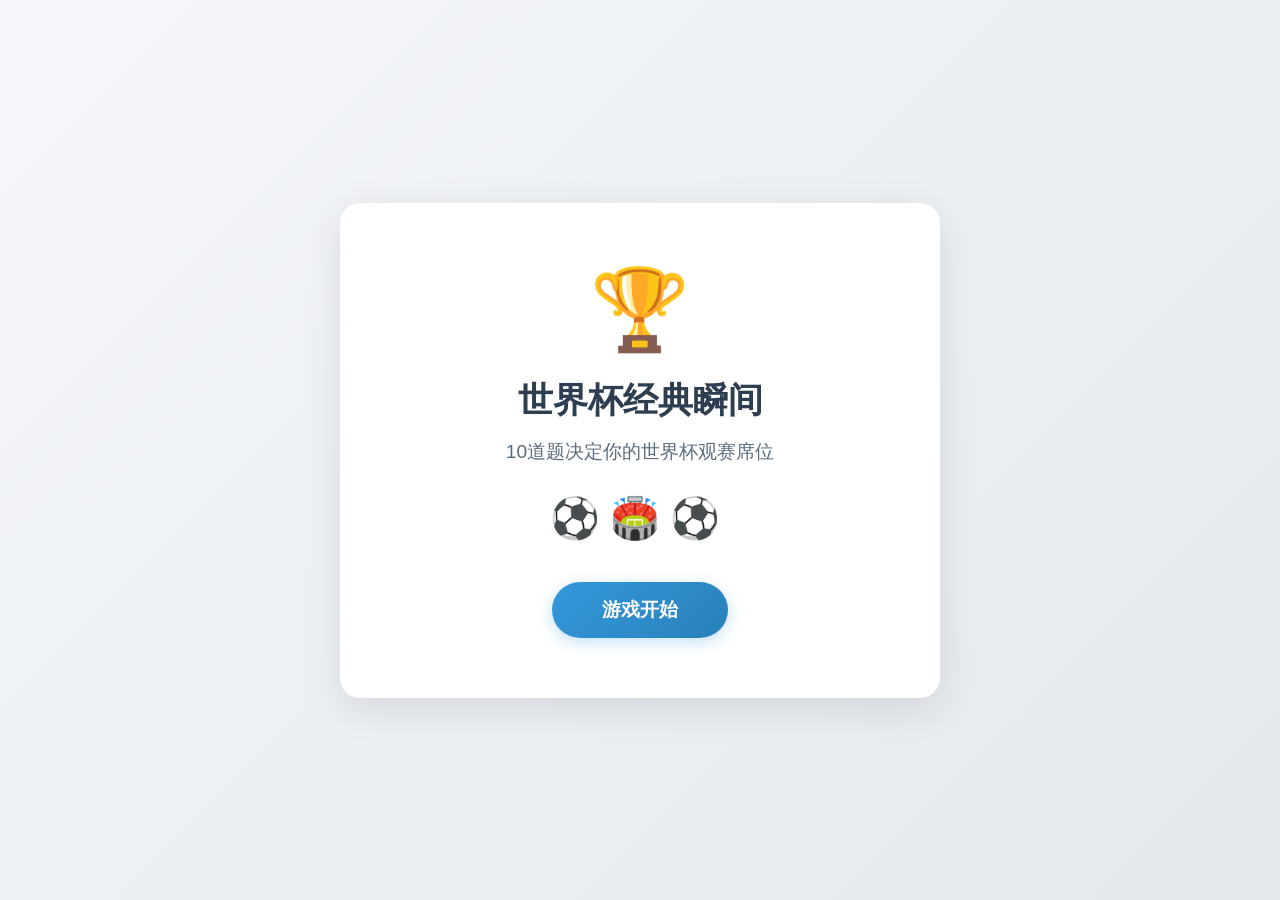
==== index.html @ c1cdb0f3 "Add files via upload" ====
<!DOCTYPE html>
<html lang="zh-CN">
<head>
    <meta charset="UTF-8">
    <meta name="viewport" content="width=device-width, initial-scale=1.0">
    <title>世界杯经典瞬间 - 答题挑战</title>
    <link rel="stylesheet" href="style.css">
</head>
<body>
    <!-- 游戏容器：包含所有游戏界面 -->
    <div class="game-container">
        <!-- 开始界面：显示游戏标题和开始按钮 -->
        <div id="start-screen" class="screen active">
            <div class="trophy-icon">🏆</div>
            <h1>世界杯经典瞬间</h1>
            <p class="subtitle">10道题决定你的世界杯观赛席位</p>
            <div class="stadium-preview">⚽🏟️⚽</div>
            <button id="start-btn" class="primary-btn">游戏开始</button>
        </div>

        <!-- 答题界面：显示题目、图片和选项 -->
        <div id="quiz-screen" class="screen">
            <!-- 进度条：显示当前答题进度 -->
            <div class="progress-bar">
                <div class="progress-fill" id="progress-fill"></div>
            </div>
            <!-- 题目计数器：显示当前题目和总题数 -->
            <div class="question-counter">
                <span id="current-question">1</span> / <span id="total-questions">10</span>
            </div>
            <!-- 答题内容区域 -->
            <div class="quiz-content">
                <!-- 图片容器：显示题目配图 -->
                <div class="image-container" id="image-container">
                    <img id="question-image" src="" alt="世界杯经典瞬间">
                </div>
                <!-- 题目文本：显示问题内容 -->
                <h2 id="question-text" class="question-text"></h2>
                <!-- 选项容器：动态生成选项按钮 -->
                <div id="options-container" class="options-container"></div>
            </div>
        </div>

        <!-- 结果界面：显示评测结果和评级 -->
        <div id="result-screen" class="screen">
            <!-- 结果图标：显示评级对应的图标 -->
            <div class="result-icon" id="result-icon">🏟️</div>
            <h1 id="result-title">评测结果</h1>
            <!-- 统计信息：显示正确题数和正确率 -->
            <div class="result-stats">
                <div class="stat-item">
                    <span class="stat-label">正确题数</span>
                    <span class="stat-value" id="correct-count">0</span>
                </div>
                <div class="stat-item">
                    <span class="stat-label">正确率</span>
                    <span class="stat-value" id="final-accuracy">0%</span>
                </div>
            </div>
            <!-- 评级显示：显示用户的观赛席位评级 -->
            <div class="result-rank">
                <span class="rank-label">你的评级</span>
                <span class="rank-value" id="rank-value">普通观众席</span>
            </div>
            <!-- 结果描述：显示评级对应的描述文字 -->
            <p id="result-description" class="result-description"></p>
            <!-- 隐藏成就显示区域 -->
            <div id="achievement-container" class="achievement-container" style="display: none;">
            </div>
            <!-- 操作按钮 -->
            <div class="result-buttons">
                <button id="restart-btn" class="primary-btn">再玩一次</button>
                <button id="create-question-btn" class="secondary-btn">创建问题</button>
            </div>
        </div>

        <!-- 创建问题界面：允许用户创建自己的问题 -->
        <div id="create-question-screen" class="screen">
            <h1>创建问题</h1>
            <p class="subtitle">分享你的世界杯回忆，创建新的问题</p>
            
            <!-- 问题类型选择 -->
            <div class="create-section">
                <h3>选择问题类型</h3>
                <div class="type-selector">
                    <label>
                        <input type="radio" name="question-type" value="text" checked>
                        <span>文字选择题</span>
                    </label>
                    <label>
                        <input type="radio" name="question-type" value="image">
                        <span>图片选择题</span>
                    </label>
                </div>
            </div>
            
            <!-- 文字选择题表单 -->
            <div id="text-question-form" class="create-section">
                <h3>文字选择题</h3>
                <div class="form-group">
                    <label>问题</label>
                    <input type="text" id="text-question" placeholder="请输入问题..." required>
                </div>
                <div class="form-group">
                    <label>问题配图</label>
                    <input type="file" id="text-question-image" accept="image/*">
                    <label class="checkbox-label">
                        <input type="checkbox" id="no-image"> 无配图
                    </label>
                </div>
                <div class="form-group">
                    <label>选项</label>
                    <div id="text-options-container">
                        <div class="option-input">
                            <input type="text" class="option-text" placeholder="选项 1" required>
                            <button type="button" class="remove-option">×</button>
                        </div>
                        <div class="option-input">
                            <input type="text" class="option-text" placeholder="选项 2" required>
                            <button type="button" class="remove-option">×</button>
                        </div>
                    </div>
                    <button type="button" id="add-text-option" class="add-option-btn">+ 添加选项</button>
                </div>
                <div class="form-group">
                    <label>正确答案</label>
                    <div id="text-correct-answers" class="correct-answers-container">
                        <!-- 动态生成复选框 -->
                    </div>
                </div>
            </div>
            
            <!-- 图片选择题表单 -->
            <div id="image-question-form" class="create-section" style="display: none;">
                <h3>图片选择题</h3>
                <div class="form-group">
                    <label>问题</label>
                    <input type="text" id="image-question" placeholder="请输入问题..." required>
                </div>
                <div class="form-group">
                    <label>图片选项</label>
                    <div id="image-options-container">
                        <div class="option-input">
                            <input type="file" class="option-image" accept="image/*" required>
                            <button type="button" class="remove-option">×</button>
                        </div>
                        <div class="option-input">
                            <input type="file" class="option-image" accept="image/*" required>
                            <button type="button" class="remove-option">×</button>
                        </div>
                    </div>
                    <button type="button" id="add-image-option" class="add-option-btn">+ 添加选项</button>
                </div>
                <div class="form-group">
                    <label>正确答案</label>
                    <div id="image-correct-answers" class="correct-answers-container">
                        <!-- 动态生成复选框 -->
                    </div>
                </div>
            </div>
            
            <!-- 操作按钮 -->
            <div class="create-buttons">
                <button id="cancel-create" class="secondary-btn">取消</button>
                <button id="save-question" class="primary-btn">保存问题</button>
            </div>
        </div>
    </div>
    <!-- 引入JavaScript文件 -->
    <script src="questions_data.js"></script>
    <script src="script.js"></script>
</body>
</html>
---- style.css ----
/* 全局样式重置 */
* {
    margin: 0;
    padding: 0;
    box-sizing: border-box;
}

/* 页面基础样式 */
body {
    font-family: -apple-system, BlinkMacSystemFont, 'Segoe UI', Roboto, 'Helvetica Neue', Arial, sans-serif;
    background: linear-gradient(135deg, #f5f7fa 0%, #e4e8ec 100%);
    min-height: 100vh;
    display: flex;
    justify-content: center;
    align-items: center;
    padding: 20px;
}

/* 游戏容器：包含所有游戏界面 */
.game-container {
    width: 100%;
    max-width: 600px;
    background: #ffffff;
    border-radius: 20px;
    box-shadow: 0 10px 40px rgba(0, 0, 0, 0.1);
    overflow: hidden;
}

/* 屏幕通用样式：默认隐藏 */
.screen {
    display: none;
    padding: 40px;
    text-align: center;
}

/* 激活的屏幕：显示 */
.screen.active {
    display: block;
}

/* 开始界面样式 */
#start-screen {
    padding: 60px 40px;
}

/* 奖杯图标：带动画效果 */
.trophy-icon {
    font-size: 80px;
    margin-bottom: 20px;
    animation: bounce 2s ease-in-out infinite;
}

/* 弹跳动画 */
@keyframes bounce {
    0%, 100% { transform: translateY(0); }
    50% { transform: translateY(-15px); }
}

/* 开始界面标题 */
#start-screen h1 {
    font-size: 2.2rem;
    color: #2c3e50;
    margin-bottom: 15px;
    font-weight: 700;
}

/* 副标题样式 */
.subtitle {
    font-size: 1.2rem;
    color: #5a6c7d;
    margin-bottom: 30px;
}

/* 球场预览图标 */
.stadium-preview {
    font-size: 2.5rem;
    margin-bottom: 40px;
    letter-spacing: 10px;
}

/* 主要按钮样式 */
.primary-btn {
    background: linear-gradient(135deg, #3498db 0%, #2980b9 100%);
    color: white;
    border: none;
    padding: 15px 50px;
    font-size: 1.2rem;
    font-weight: 600;
    border-radius: 50px;
    cursor: pointer;
    transition: all 0.3s ease;
    box-shadow: 0 4px 15px rgba(52, 152, 219, 0.3);
}

/* 按钮悬停效果 */
.primary-btn:hover {
    transform: translateY(-3px);
    box-shadow: 0 6px 20px rgba(52, 152, 219, 0.4);
}

/* 答题界面样式 */
#quiz-screen {
    padding: 30px;
}

/* 进度条容器 */
.progress-bar {
    width: 100%;
    height: 8px;
    background: #e9ecef;
    border-radius: 4px;
    overflow: hidden;
    margin-bottom: 15px;
}

/* 进度条填充 */
.progress-fill {
    height: 100%;
    background: linear-gradient(90deg, #3498db, #2ecc71);
    border-radius: 4px;
    transition: width 0.3s ease;
    width: 0%;
}

/* 题目计数器 */
.question-counter {
    font-size: 0.95rem;
    color: #7f8c8d;
    margin-bottom: 20px;
}

/* 答题内容区域 */
.quiz-content {
    margin-bottom: 20px;
}

/* 图片容器 */
.image-container {
    width: 100%;
    max-width: 400px;
    margin: 0 auto 25px;
    border-radius: 15px;
    overflow: hidden;
    box-shadow: 0 5px 20px rgba(0, 0, 0, 0.1);
    background: #f8f9fa;
    aspect-ratio: 16 / 10;
    display: flex;
    align-items: center;
    justify-content: center;
}

/* 图片样式 */
.image-container img {
    width: 100%;
    height: 100%;
    object-fit: cover;
}

/* 题目文本 */
.question-text {
    font-size: 1.15rem;
    color: #2c3e50;
    margin-bottom: 25px;
    line-height: 1.6;
    font-weight: 500;
}

/* 选项容器 */
.options-container {
    display: flex;
    flex-direction: column;
    gap: 12px;
}

/* 选项按钮 */
.option-btn {
    width: 100%;
    padding: 15px 20px;
    background: #f8f9fa;
    border: 2px solid #e9ecef;
    border-radius: 12px;
    font-size: 1rem;
    color: #495057;
    cursor: pointer;
    transition: all 0.2s ease;
    text-align: left;
}

/* 选项按钮悬停效果 */
.option-btn:hover {
    background: #e8f4fd;
    border-color: #3498db;
}

/* 正确选项样式 */
.option-btn.correct {
    background: #d4edda;
    border-color: #28a745;
    color: #155724;
}

/* 错误选项样式 */
.option-btn.wrong {
    background: #f8d7da;
    border-color: #dc3545;
    color: #721c24;
}

/* 禁用的选项按钮 */
.option-btn:disabled {
    cursor: not-allowed;
    opacity: 0.7;
}

/* 分数显示（已移除，保留样式） */
.score-display {
    padding: 12px;
    background: #f8f9fa;
    border-radius: 10px;
    font-size: 0.95rem;
    color: #495057;
}

/* 结果界面样式 */
#result-screen {
    padding: 50px 40px;
}

/* 结果图标 */
.result-icon {
    font-size: 70px;
    margin-bottom: 20px;
}

/* 结果标题 */
#result-screen h1 {
    font-size: 1.8rem;
    color: #2c3e50;
    margin-bottom: 30px;
}

/* 统计信息容器 */
.result-stats {
    display: flex;
    justify-content: center;
    gap: 40px;
    margin-bottom: 30px;
}

/* 统计项 */
.stat-item {
    display: flex;
    flex-direction: column;
    gap: 5px;
}

/* 统计标签 */
.stat-label {
    font-size: 0.9rem;
    color: #7f8c8d;
}

/* 统计数值 */
.stat-value {
    font-size: 1.8rem;
    font-weight: 700;
    color: #3498db;
}

/* 评级显示 */
.result-rank {
    background: linear-gradient(135deg, #667eea 0%, #764ba2 100%);
    padding: 20px 30px;
    border-radius: 15px;
    margin-bottom: 25px;
}

/* 评级标签 */
.rank-label {
    display: block;
    font-size: 0.9rem;
    color: rgba(255, 255, 255, 0.8);
    margin-bottom: 5px;
}

/* 评级数值 */
.rank-value {
    font-size: 1.6rem;
    font-weight: 700;
    color: white;
}

/* 结果描述 */
.result-description {
    font-size: 1rem;
    color: #5a6c7d;
    line-height: 1.6;
    margin-bottom: 30px;
}

/* 隐藏成就容器 */
.achievement-container {
    background: linear-gradient(135deg, #fff9e6 0%, #fff3cc 100%);
    border: 2px solid #f0c14b;
    border-radius: 15px;
    padding: 20px;
    margin-bottom: 25px;
    text-align: center;
    animation: achievementPop 0.5s ease-out;
}

@keyframes achievementPop {
    0% {
        transform: scale(0.5);
        opacity: 0;
    }
    50% {
        transform: scale(1.1);
    }
    100% {
        transform: scale(1);
        opacity: 1;
    }
}

.achievement-item {
    display: flex;
    align-items: center;
    justify-content: center;
    gap: 10px;
    margin-bottom: 8px;
}

.achievement-icon {
    font-size: 2rem;
}

.achievement-name {
    font-size: 1.3rem;
    font-weight: bold;
    color: #b8860b;
}

.achievement-desc {
    font-size: 0.9rem;
    color: #8b7355;
    margin: 0;
}

/* 结果按钮容器 */
.result-buttons {
    display: flex;
    gap: 15px;
    justify-content: center;
    flex-wrap: wrap;
}

/* 次要按钮 */
.secondary-btn {
    background: #f8f9fa;
    color: #3498db;
    border: 2px solid #3498db;
    padding: 12px 30px;
    font-size: 1rem;
    font-weight: 600;
    border-radius: 50px;
    cursor: pointer;
    transition: all 0.3s ease;
}

.secondary-btn:hover {
    background: #e8f4fd;
    transform: translateY(-2px);
}

/* 创建问题界面 */
#create-question-screen {
    padding: 30px;
    max-height: 80vh;
    overflow-y: auto;
}

/* 创建问题表单区域 */
.create-section {
    background: #f8f9fa;
    border-radius: 15px;
    padding: 20px;
    margin-bottom: 20px;
}

.create-section h3 {
    color: #2c3e50;
    margin-bottom: 15px;
    font-size: 1.1rem;
}

/* 问题类型选择 */
.type-selector {
    display: flex;
    gap: 20px;
    flex-wrap: wrap;
}

.type-selector label {
    display: flex;
    align-items: center;
    gap: 8px;
    cursor: pointer;
    padding: 8px 16px;
    border: 2px solid #e9ecef;
    border-radius: 20px;
    transition: all 0.2s ease;
}

.type-selector label:hover {
    border-color: #3498db;
    background: #e8f4fd;
}

.type-selector input[type="radio"]:checked + span {
    color: #3498db;
    font-weight: 600;
}

/* 表单组 */
.form-group {
    margin-bottom: 15px;
}

.form-group label {
    display: block;
    margin-bottom: 8px;
    color: #495057;
    font-weight: 500;
}

.form-group input[type="text"] {
    width: 100%;
    padding: 12px;
    border: 2px solid #e9ecef;
    border-radius: 8px;
    font-size: 1rem;
    transition: border-color 0.2s ease;
}

.form-group input[type="text"]:focus {
    outline: none;
    border-color: #3498db;
}

.form-group input[type="file"] {
    margin-bottom: 10px;
}

.checkbox-label {
    display: flex;
    align-items: center;
    gap: 8px;
    cursor: pointer;
    font-size: 0.9rem;
    color: #6c757d;
}

/* 选项输入容器 */
#text-options-container,
#image-options-container {
    margin-bottom: 15px;
}

.option-input {
    display: flex;
    align-items: center;
    gap: 10px;
    margin-bottom: 10px;
}

.option-input input {
    flex: 1;
}

.remove-option {
    background: #dc3545;
    color: white;
    border: none;
    width: 30px;
    height: 30px;
    border-radius: 50%;
    font-size: 1.2rem;
    cursor: pointer;
    display: flex;
    align-items: center;
    justify-content: center;
    transition: all 0.2s ease;
}

.remove-option:hover {
    background: #c82333;
    transform: scale(1.1);
}

/* 添加选项按钮 */
.add-option-btn {
    background: #28a745;
    color: white;
    border: none;
    padding: 8px 16px;
    border-radius: 6px;
    font-size: 0.9rem;
    cursor: pointer;
    transition: all 0.2s ease;
}

.add-option-btn:hover {
    background: #218838;
    transform: translateY(-1px);
}

/* 下拉选择框 */
.form-group select {
    width: 100%;
    padding: 12px;
    border: 2px solid #e9ecef;
    border-radius: 8px;
    font-size: 1rem;
    background: white;
    cursor: pointer;
    transition: border-color 0.2s ease;
}

.form-group select:focus {
    outline: none;
    border-color: #3498db;
}

/* 正确答案复选框容器 */
.correct-answers-container {
    display: flex;
    flex-direction: column;
    gap: 10px;
    margin-top: 5px;
}

.correct-answer-item {
    display: flex;
    align-items: center;
    gap: 10px;
    padding: 8px 12px;
    background: white;
    border: 1px solid #e9ecef;
    border-radius: 8px;
}

.correct-answer-item input[type="checkbox"] {
    width: 18px;
    height: 18px;
    cursor: pointer;
}

.correct-answer-item label {
    margin: 0;
    cursor: pointer;
    flex: 1;
}

/* 创建问题按钮容器 */
.create-buttons {
    display: flex;
    gap: 15px;
    justify-content: center;
    margin-top: 30px;
    flex-wrap: wrap;
}

/* 响应式设计：移动端适配 */
@media (max-width: 480px) {
    .screen {
        padding: 30px 20px;
    }
    
    #start-screen h1 {
        font-size: 1.8rem;
    }
    
    .subtitle {
        font-size: 1rem;
    }
    
    .trophy-icon {
        font-size: 60px;
    }
    
    .result-stats {
        gap: 20px;
    }
    
    .stat-value {
        font-size: 1.5rem;
    }
    
    .result-buttons,
    .create-buttons {
        flex-direction: column;
    }
    
    .type-selector {
        flex-direction: column;
        gap: 10px;
    }
}
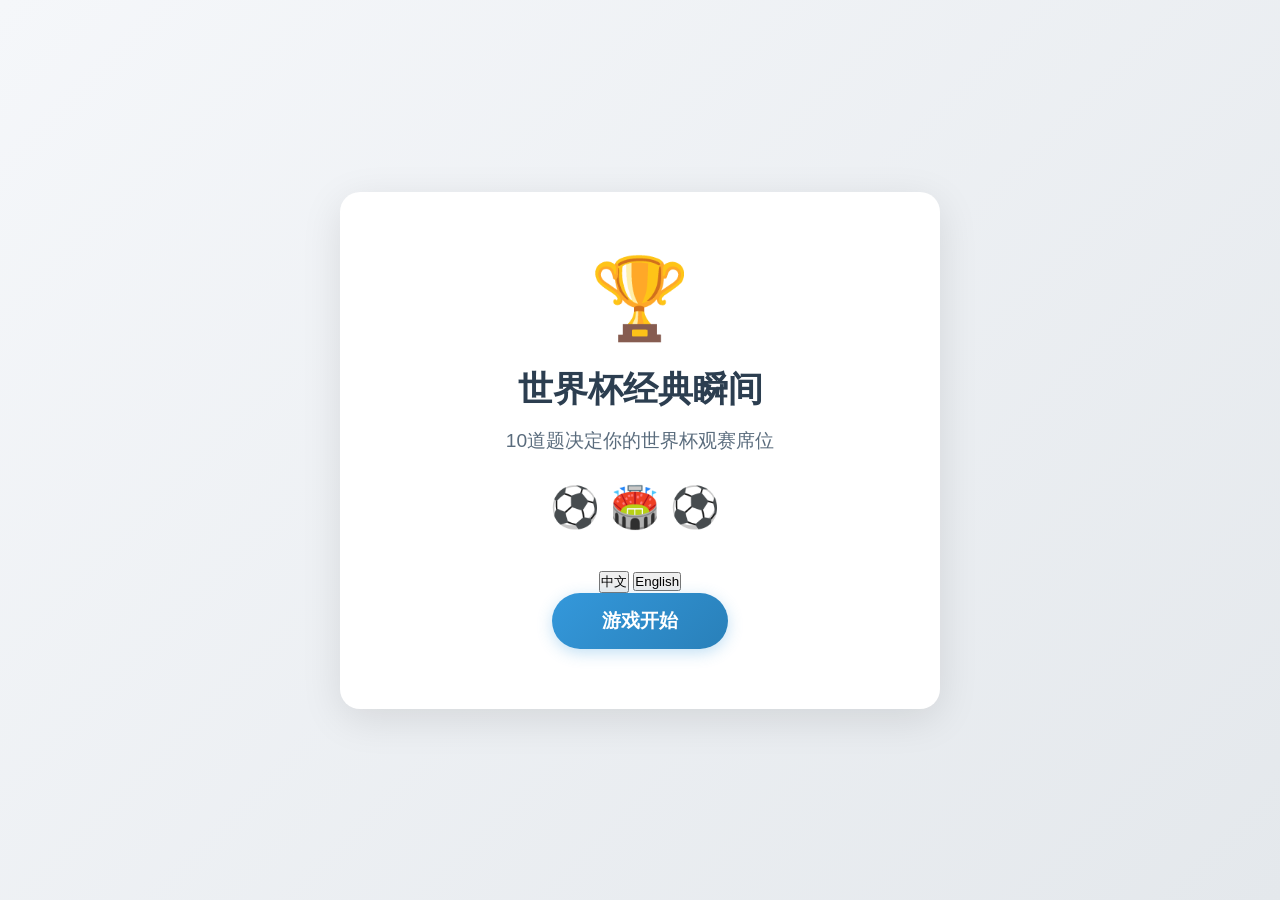
==== commit d2c16a47: "Add files via upload" ====
--- a/index.html
+++ b/index.html
@@ -12,10 +12,15 @@
         <!-- 开始界面：显示游戏标题和开始按钮 -->
         <div id="start-screen" class="screen active">
             <div class="trophy-icon">🏆</div>
-            <h1>世界杯经典瞬间</h1>
-            <p class="subtitle">10道题决定你的世界杯观赛席位</p>
+            <h1 data-i18n="title">世界杯经典瞬间</h1>
+            <p class="subtitle" data-i18n="subtitle">10道题决定你的世界杯观赛席位</p>
             <div class="stadium-preview">⚽🏟️⚽</div>
-            <button id="start-btn" class="primary-btn">游戏开始</button>
+            <!-- 语言切换按钮 -->
+            <div class="language-selector">
+                <button id="lang-zh" class="lang-btn active">中文</button>
+                <button id="lang-en" class="lang-btn">English</button>
+            </div>
+            <button id="start-btn" class="primary-btn" data-i18n="startBtn">游戏开始</button>
         </div>
 
         <!-- 答题界面：显示题目、图片和选项 -->
@@ -45,21 +50,21 @@
         <div id="result-screen" class="screen">
             <!-- 结果图标：显示评级对应的图标 -->
             <div class="result-icon" id="result-icon">🏟️</div>
-            <h1 id="result-title">评测结果</h1>
+            <h1 id="result-title" data-i18n="resultTitle">评测结果</h1>
             <!-- 统计信息：显示正确题数和正确率 -->
             <div class="result-stats">
                 <div class="stat-item">
-                    <span class="stat-label">正确题数</span>
+                    <span class="stat-label" data-i18n="correctCount">正确题数</span>
                     <span class="stat-value" id="correct-count">0</span>
                 </div>
                 <div class="stat-item">
-                    <span class="stat-label">正确率</span>
+                    <span class="stat-label" data-i18n="accuracy">正确率</span>
                     <span class="stat-value" id="final-accuracy">0%</span>
                 </div>
             </div>
             <!-- 评级显示：显示用户的观赛席位评级 -->
             <div class="result-rank">
-                <span class="rank-label">你的评级</span>
+                <span class="rank-label" data-i18n="yourRank">你的评级</span>
                 <span class="rank-value" id="rank-value">普通观众席</span>
             </div>
             <!-- 结果描述：显示评级对应的描述文字 -->
@@ -69,47 +74,47 @@
             </div>
             <!-- 操作按钮 -->
             <div class="result-buttons">
-                <button id="restart-btn" class="primary-btn">再玩一次</button>
-                <button id="create-question-btn" class="secondary-btn">创建问题</button>
+                <button id="restart-btn" class="primary-btn" data-i18n="playAgain">再玩一次</button>
+                <button id="create-question-btn" class="secondary-btn" data-i18n="createQuestion">创建问题</button>
             </div>
         </div>
 
         <!-- 创建问题界面：允许用户创建自己的问题 -->
         <div id="create-question-screen" class="screen">
-            <h1>创建问题</h1>
-            <p class="subtitle">分享你的世界杯回忆，创建新的问题</p>
+            <h1 data-i18n="createTitle">创建问题</h1>
+            <p class="subtitle" data-i18n="createSubtitle">分享你的世界杯回忆，创建新的问题</p>
             
             <!-- 问题类型选择 -->
             <div class="create-section">
-                <h3>选择问题类型</h3>
+                <h3 data-i18n="selectType">选择问题类型</h3>
                 <div class="type-selector">
                     <label>
                         <input type="radio" name="question-type" value="text" checked>
-                        <span>文字选择题</span>
+                        <span data-i18n="textQuestion">文字选择题</span>
                     </label>
                     <label>
                         <input type="radio" name="question-type" value="image">
-                        <span>图片选择题</span>
+                        <span data-i18n="imageQuestion">图片选择题</span>
                     </label>
                 </div>
             </div>
             
             <!-- 文字选择题表单 -->
             <div id="text-question-form" class="create-section">
-                <h3>文字选择题</h3>
+                <h3 data-i18n="textFormTitle">文字选择题</h3>
                 <div class="form-group">
-                    <label>问题</label>
-                    <input type="text" id="text-question" placeholder="请输入问题..." required>
+                    <label data-i18n="question">问题</label>
+                    <input type="text" id="text-question" placeholder="请输入问题..." data-placeholder-i18n="enterQuestion" required>
                 </div>
                 <div class="form-group">
-                    <label>问题配图</label>
+                    <label data-i18n="questionImage">问题配图</label>
                     <input type="file" id="text-question-image" accept="image/*">
                     <label class="checkbox-label">
-                        <input type="checkbox" id="no-image"> 无配图
+                        <input type="checkbox" id="no-image"> <span data-i18n="noImage">无配图</span>
                     </label>
                 </div>
                 <div class="form-group">
-                    <label>选项</label>
+                    <label data-i18n="options">选项</label>
                     <div id="text-options-container">
                         <div class="option-input">
                             <input type="text" class="option-text" placeholder="选项 1" required>
@@ -120,10 +125,10 @@
                             <button type="button" class="remove-option">×</button>
                         </div>
                     </div>
-                    <button type="button" id="add-text-option" class="add-option-btn">+ 添加选项</button>
+                    <button type="button" id="add-text-option" class="add-option-btn" data-i18n="addOption">+ 添加选项</button>
                 </div>
                 <div class="form-group">
-                    <label>正确答案</label>
+                    <label data-i18n="correctAnswer">正确答案</label>
                     <div id="text-correct-answers" class="correct-answers-container">
                         <!-- 动态生成复选框 -->
                     </div>
@@ -132,13 +137,13 @@
             
             <!-- 图片选择题表单 -->
             <div id="image-question-form" class="create-section" style="display: none;">
-                <h3>图片选择题</h3>
+                <h3 data-i18n="imageFormTitle">图片选择题</h3>
                 <div class="form-group">
-                    <label>问题</label>
-                    <input type="text" id="image-question" placeholder="请输入问题..." required>
+                    <label data-i18n="question">问题</label>
+                    <input type="text" id="image-question" placeholder="请输入问题..." data-placeholder-i18n="enterQuestion" required>
                 </div>
                 <div class="form-group">
-                    <label>图片选项</label>
+                    <label data-i18n="imageOptions">图片选项</label>
                     <div id="image-options-container">
                         <div class="option-input">
                             <input type="file" class="option-image" accept="image/*" required>
@@ -149,10 +154,10 @@
                             <button type="button" class="remove-option">×</button>
                         </div>
                     </div>
-                    <button type="button" id="add-image-option" class="add-option-btn">+ 添加选项</button>
+                    <button type="button" id="add-image-option" class="add-option-btn" data-i18n="addOption">+ 添加选项</button>
                 </div>
                 <div class="form-group">
-                    <label>正确答案</label>
+                    <label data-i18n="correctAnswer">正确答案</label>
                     <div id="image-correct-answers" class="correct-answers-container">
                         <!-- 动态生成复选框 -->
                     </div>
@@ -161,8 +166,8 @@
             
             <!-- 操作按钮 -->
             <div class="create-buttons">
-                <button id="cancel-create" class="secondary-btn">取消</button>
-                <button id="save-question" class="primary-btn">保存问题</button>
+                <button id="cancel-create" class="secondary-btn" data-i18n="cancel">取消</button>
+                <button id="save-question" class="primary-btn" data-i18n="saveQuestion">保存问题</button>
             </div>
         </div>
     </div>
@@ -170,4 +175,4 @@
     <script src="questions_data.js"></script>
     <script src="script.js"></script>
 </body>
-</html>+</html>
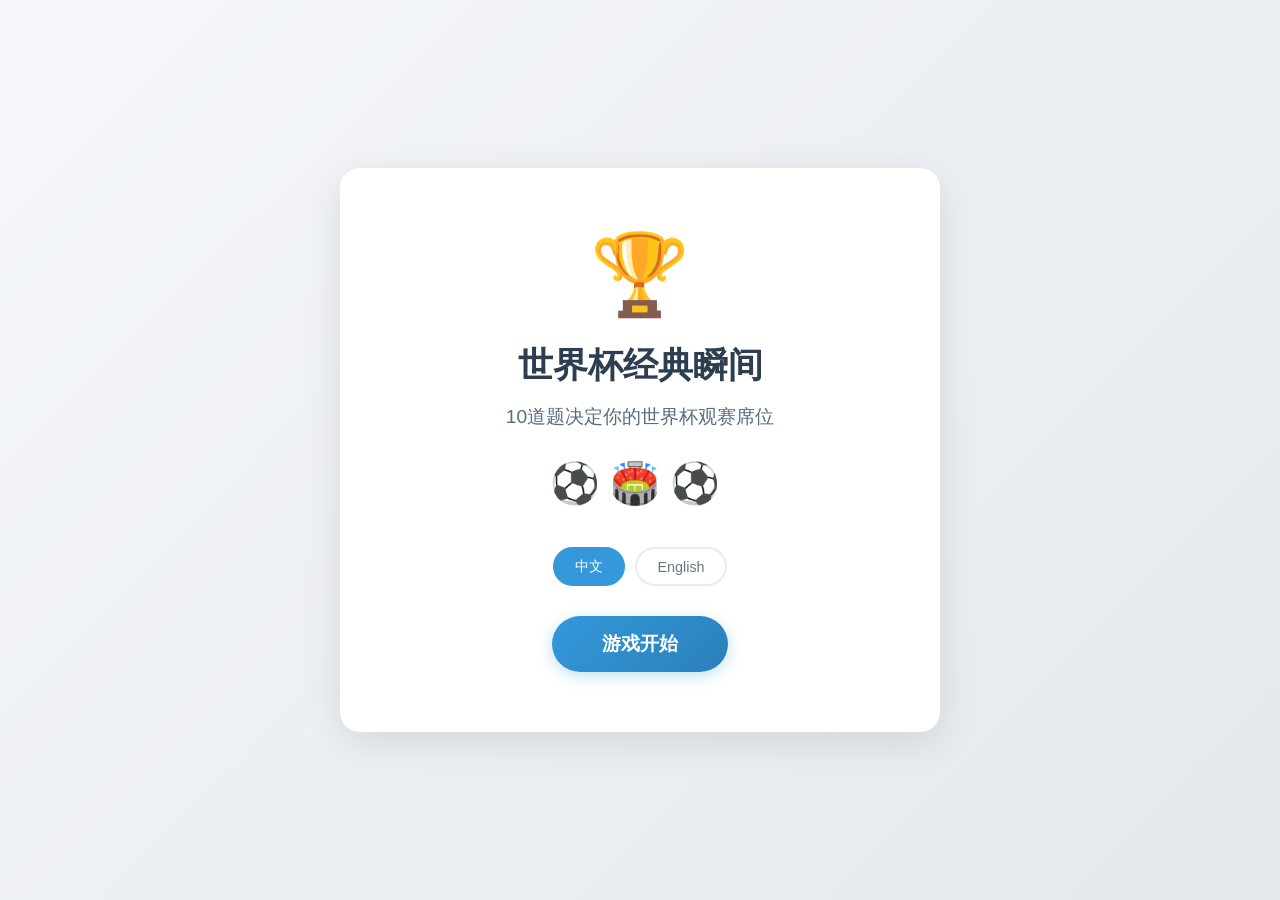
==== commit e6b0cbef: "Add files via upload" ====
--- a/index.html
+++ b/index.html
@@ -48,31 +48,51 @@
 
         <!-- 结果界面：显示评测结果和评级 -->
         <div id="result-screen" class="screen">
-            <!-- 结果图标：显示评级对应的图标 -->
-            <div class="result-icon" id="result-icon">🏟️</div>
             <h1 id="result-title" data-i18n="resultTitle">评测结果</h1>
-            <!-- 统计信息：显示正确题数和正确率 -->
-            <div class="result-stats">
-                <div class="stat-item">
-                    <span class="stat-label" data-i18n="correctCount">正确题数</span>
-                    <span class="stat-value" id="correct-count">0</span>
+            
+            <div class="quiz-result">
+                <div class="result-row">
+                    <span class="result-label" data-i18n="correctCount">正确题数</span>
+                    <span class="result-value" id="correct-count">0</span>
                 </div>
-                <div class="stat-item">
-                    <span class="stat-label" data-i18n="accuracy">正确率</span>
-                    <span class="stat-value" id="final-accuracy">0%</span>
+                <div class="result-row">
+                    <span class="result-label" data-i18n="accuracy">正确率</span>
+                    <span class="result-value" id="final-accuracy">0%</span>
                 </div>
             </div>
-            <!-- 评级显示：显示用户的观赛席位评级 -->
-            <div class="result-rank">
-                <span class="rank-label" data-i18n="yourRank">你的评级</span>
-                <span class="rank-value" id="rank-value">普通观众席</span>
+            
+            <p class="rank-hint" data-i18n="yourSeatHint">你获得的观赛席位是</p>
+            
+            <div class="ranks-container">
+                <div class="rank-item top-rank" data-rank="coach">
+                    <span class="rank-icon">⚽</span>
+                    <span class="rank-name" data-i18n="rankCoach">教练席</span>
+                </div>
+                <div class="rank-item" data-rank="vip">
+                    <span class="rank-icon">⭐</span>
+                    <span class="rank-name" data-i18n="rankVip">VIP包厢</span>
+                </div>
+                <div class="rank-item" data-rank="regular">
+                    <span class="rank-icon">🙋</span>
+                    <span class="rank-name" data-i18n="rankRegular">普通观众席</span>
+                </div>
+                <div class="rank-item" data-rank="outside">
+                    <span class="rank-icon">🍺</span>
+                    <span class="rank-name" data-i18n="rankOutside">场外球迷区</span>
+                </div>
+                <div class="rank-item bottom-rank" data-rank="home">
+                    <span class="rank-icon">🏠</span>
+                    <span class="rank-name" data-i18n="rankHome">家里蹲</span>
+                </div>
             </div>
-            <!-- 结果描述：显示评级对应的描述文字 -->
-            <p id="result-description" class="result-description"></p>
-            <!-- 隐藏成就显示区域 -->
+            
+            <div class="current-rank-description">
+                <p id="result-description" class="result-description"></p>
+            </div>
+            
             <div id="achievement-container" class="achievement-container" style="display: none;">
             </div>
-            <!-- 操作按钮 -->
+            
             <div class="result-buttons">
                 <button id="restart-btn" class="primary-btn" data-i18n="playAgain">再玩一次</button>
                 <button id="create-question-btn" class="secondary-btn" data-i18n="createQuestion">创建问题</button>
--- a/style.css
+++ b/style.css
@@ -239,55 +239,126 @@
     margin-bottom: 30px;
 }
 
-/* 统计信息容器 */
-.result-stats {
+/* 答题结果容器 */
+.quiz-result {
     display: flex;
     justify-content: center;
-    gap: 40px;
-    margin-bottom: 30px;
-}
-
-/* 统计项 */
-.stat-item {
+    gap: 50px;
+    margin-bottom: 35px;
+    padding: 20px;
+    background: linear-gradient(135deg, #f8f9fa 0%, #e9ecef 100%);
+    border-radius: 15px;
+}
+
+/* 结果行 */
+.result-row {
     display: flex;
     flex-direction: column;
-    gap: 5px;
-}
-
-/* 统计标签 */
-.stat-label {
-    font-size: 0.9rem;
-    color: #7f8c8d;
-}
-
-/* 统计数值 */
-.stat-value {
-    font-size: 1.8rem;
+    gap: 8px;
+}
+
+/* 结果标签 */
+.result-label {
+    font-size: 0.95rem;
+    color: #6c757d;
+    font-weight: 500;
+}
+
+/* 结果数值 */
+.result-value {
+    font-size: 2rem;
     font-weight: 700;
     color: #3498db;
 }
 
-/* 评级显示 */
-.result-rank {
+/* 评级容器 */
+.ranks-container {
+    display: flex;
+    flex-direction: column;
+    gap: 10px;
+    margin-bottom: 30px;
+    padding: 20px;
+    background: #f8f9fa;
+    border-radius: 15px;
+}
+
+/* 评级项 */
+.rank-item {
+    display: flex;
+    align-items: center;
+    justify-content: space-between;
+    padding: 15px 20px;
+    background: white;
+    border-radius: 10px;
+    border: 2px solid transparent;
+    transition: all 0.3s ease;
+    opacity: 0.5;
+    filter: grayscale(50%);
+}
+
+/* 顶部评级特殊样式 */
+.rank-item.top-rank {
+    border-top-left-radius: 15px;
+    border-top-right-radius: 15px;
+}
+
+/* 底部评级特殊样式 */
+.rank-item.bottom-rank {
+    border-bottom-left-radius: 15px;
+    border-bottom-right-radius: 15px;
+}
+
+/* 当前获得的评级样式 */
+.rank-item.selected {
     background: linear-gradient(135deg, #667eea 0%, #764ba2 100%);
-    padding: 20px 30px;
-    border-radius: 15px;
+    border-color: #667eea;
+    opacity: 1;
+    filter: grayscale(0%);
+    transform: scale(1.02);
+    box-shadow: 0 4px 15px rgba(102, 126, 234, 0.4);
+}
+
+/* 当前获得的评级文字颜色 */
+.rank-item.selected .rank-name,
+.rank-item.selected .rank-icon {
+    color: white;
+}
+
+/* 评级图标 */
+.rank-icon {
+    font-size: 1.5rem;
+    margin-right: 12px;
+    color: #6c757d;
+}
+
+/* 评级名称 */
+.rank-name {
+    flex: 1;
+    font-size: 1.1rem;
+    font-weight: 600;
+    color: #2c3e50;
+    text-align: left;
+}
+
+/* 评级提示文字 */
+.rank-hint {
+    font-size: 1.1rem;
+    color: #5a6c7d;
+    margin-bottom: 15px;
+    font-weight: 500;
+}
+
+/* 当前评级描述容器 */
+.current-rank-description {
     margin-bottom: 25px;
 }
 
-/* 评级标签 */
-.rank-label {
-    display: block;
-    font-size: 0.9rem;
-    color: rgba(255, 255, 255, 0.8);
-    margin-bottom: 5px;
-}
-
-/* 评级数值 */
-.rank-value {
-    font-size: 1.6rem;
-    font-weight: 700;
-    color: white;
+/* 结果描述 */
+.result-description {
+    font-size: 1rem;
+    color: #5a6c7d;
+    line-height: 1.6;
+    margin-bottom: 30px;
 }
 
 /* 结果描述 */
@@ -309,6 +380,14 @@
     animation: achievementPop 0.5s ease-out;
 }
 
+/* 隐藏成就提示文字 */
+.achievement-hint {
+    font-size: 1.1rem;
+    color: #b8860b;
+    font-weight: 600;
+    margin-bottom: 15px;
+}
+
 @keyframes achievementPop {
     0% {
         transform: scale(0.5);
@@ -571,6 +650,37 @@
     flex-wrap: wrap;
 }
 
+/* 语言切换按钮容器 */
+.language-selector {
+    display: flex;
+    gap: 10px;
+    justify-content: center;
+    margin-bottom: 30px;
+}
+
+/* 语言切换按钮 */
+.lang-btn {
+    padding: 8px 20px;
+    border: 2px solid #e9ecef;
+    background: white;
+    border-radius: 20px;
+    font-size: 0.9rem;
+    cursor: pointer;
+    transition: all 0.2s ease;
+    color: #6c757d;
+}
+
+.lang-btn:hover {
+    border-color: #3498db;
+    color: #3498db;
+}
+
+.lang-btn.active {
+    background: #3498db;
+    border-color: #3498db;
+    color: white;
+}
+
 /* 响应式设计：移动端适配 */
 @media (max-width: 480px) {
     .screen {
